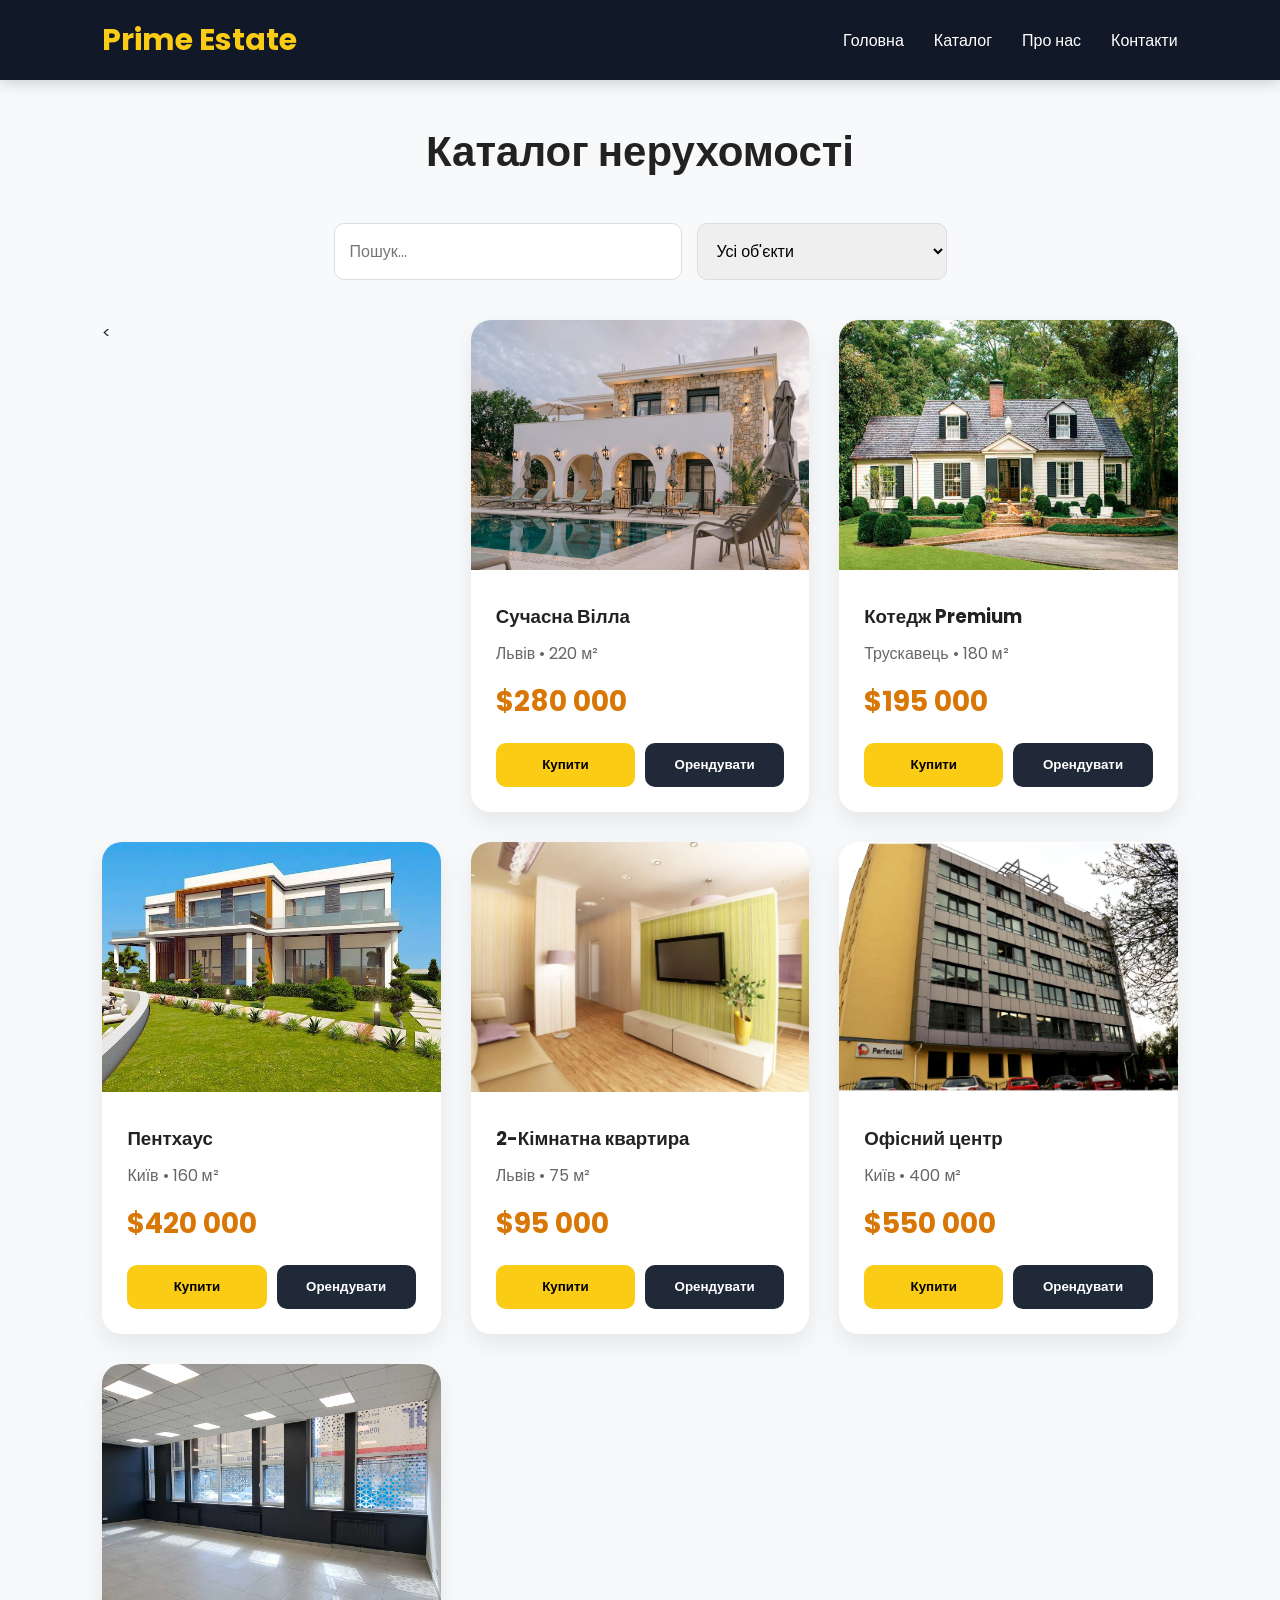
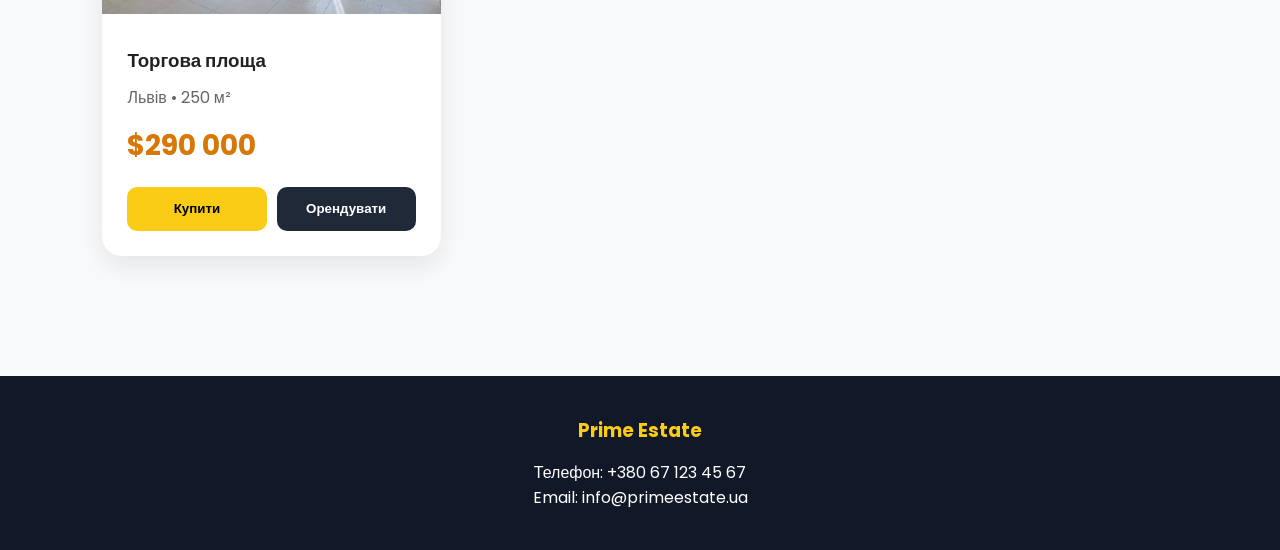
==== catalog.html @ 5d7499a0 "09.07" ====
<!DOCTYPE html>
<html lang="uk">
<head>
    <meta charset="UTF-8">
    <meta name="viewport" content="width=device-width, initial-scale=1.0">
    <title>Каталог | Prime Estate</title>

    <link rel="stylesheet" href="style.css">

    <link rel="preconnect" href="https://fonts.googleapis.com">
    <link href="https://fonts.googleapis.com/css2?family=Poppins:wght@300;400;500;600;700&display=swap" rel="stylesheet">
</head>
<body>

<header>

    <div class="logo">Prime Estate</div>

    <nav>
        <a href="index.html">Головна</a>
        <a href="catalog.html">Каталог</a>
        <a href="index.html#about">Про нас</a>
        <a href="index.html#contact">Контакти</a>
    </nav>

</header>

<section class="catalog">

    <h2>Каталог нерухомості</h2>

    <div class="filters">

        <input
            type="text"
            id="search"
            placeholder="Пошук..."
            onkeyup="searchProperties()">

        <select id="filterType" onchange="filterProperties()">
            <option value="all">Усі об'єкти</option>
            <option value="house">Будинки</option>
            <option value="apartment">Квартири</option>
            <option value="commercial">Комерційна</option>
        </select>

    </div>

    <div class="cards">

        <<div class="card house">

            <img src="./images/villa.avif">

            <div class="card-content">

                <h3>Сучасна Вілла</h3>

                <p>Львів • 220 м²</p>

                <div class="price">$280 000</div>

                <div class="card-buttons">

                    <button onclick="buyProperty('Сучасна Вілла')">
                        Купити
                    </button>

                    <button class="rent-btn"
                    onclick="rentProperty('Сучасна Вілла')">
                        Орендувати
                    </button>

                </div>

            </div>

        </div>

        <!-- Будинок -->

        <div class="card house">

            <img src="./images/cottage.jpg">

            <div class="card-content">

                <h3>Котедж Premium</h3>

                <p>Трускавець • 180 м²</p>

                <div class="price">$195 000</div>

                <div class="card-buttons">

                    <button onclick="buyProperty('Котедж Premium')">
                        Купити
                    </button>

                    <button class="rent-btn"
                    onclick="rentProperty('Котедж Premium')">
                        Орендувати
                    </button>

                </div>

            </div>

        </div>

        <!-- Квартира -->

        <div class="card apartment">

            <img src="./images/penthous.jpg">

            <div class="card-content">

                <h3>Пентхаус</h3>

                <p>Київ • 160 м²</p>

                <div class="price">$420 000</div>

                <div class="card-buttons">

                    <button onclick="buyProperty('Пентхаус')">
                        Купити
                    </button>

                    <button class="rent-btn"
                    onclick="rentProperty('Пентхаус')">
                        Орендувати
                    </button>

                </div>

            </div>

        </div>

        <!-- Квартира -->

        <div class="card apartment">

            <img src="./images/flat.jpg">

            <div class="card-content">

                <h3>2-Кімнатна квартира</h3>

                <p>Львів • 75 м²</p>

                <div class="price">$95 000</div>

                <div class="card-buttons">

                    <button onclick="buyProperty('2-Кімнатна квартира')">
                        Купити
                    </button>

                    <button class="rent-btn"
                    onclick="rentProperty('2-Кімнатна квартира')">
                        Орендувати
                    </button>

                </div>

            </div>

        </div>

        <!-- Комерційна -->

        <div class="card commercial">

            <img src="./images/office centre.jpg">

            <div class="card-content">

                <h3>Офісний центр</h3>

                <p>Київ • 400 м²</p>

                <div class="price">$550 000</div>

                <div class="card-buttons">

                    <button onclick="buyProperty('Офісний центр')">
                        Купити
                    </button>

                    <button class="rent-btn"
                    onclick="rentProperty('Офісний центр')">
                        Орендувати
                    </button>

                </div>

            </div>

        </div>

        <!-- Комерційна -->

        <div class="card commercial">

            <img src="./images/square.webp">

            <div class="card-content">

                <h3>Торгова площа</h3>

                <p>Львів • 250 м²</p>

                <div class="price">$290 000</div>

                <div class="card-buttons">

                    <button onclick="buyProperty('Торгова площа')">
                        Купити
                    </button>

                    <button class="rent-btn"
                    onclick="rentProperty('Торгова площа')">
                        Орендувати
                    </button>

                </div>

            </div>

        </div>

    </div>

    </div>

</section>

<footer>

    <h3>Prime Estate</h3>

    <p>Телефон: +380 67 123 45 67</p>

    <p>Email: info@primeestate.ua</p>

</footer>

<script src="script.js"></script>

</body>
</html>
---- style.css ----
:root{
    --dark:#111827;
    --dark-light:#1f2937;
    --yellow:#facc15;
    --yellow-hover:#eab308;
    --white:#ffffff;
    --gray:#e5e7eb;
}

*{
    margin:0;
    padding:0;
    box-sizing:border-box;
    font-family:'Poppins',sans-serif;
}

html{
    scroll-behavior:smooth;
}

body{
    background:#f8f9fb;
    color:#222;
}

/* HEADER */

header{
    position:fixed;
    top:0;
    left:0;
    width:100%;
    height:80px;

    background:var(--dark);

    display:flex;
    justify-content:space-between;
    align-items:center;

    padding:0 8%;

    z-index:1000;

    box-shadow:0 2px 15px rgba(0,0,0,.2);
}

.logo{
    color:var(--yellow);
    font-size:30px;
    font-weight:700;
}

nav{
    display:flex;
    gap:30px;
}

nav a{
    color:white;
    text-decoration:none;
    font-weight:500;
    transition:.3s;
}

nav a:hover{
    color:var(--yellow);
}

.consult-btn{
    background:var(--yellow);
    color:black;
}

.consult-btn:hover{
    background:var(--yellow-hover);
}

/* BUTTONS */

button{
    border:none;
    outline:none;
    cursor:pointer;

    padding:12px 24px;

    border-radius:10px;

    background:var(--yellow);

    font-weight:600;

    transition:.3s;
}

button:hover{
    transform:translateY(-3px);
}

.secondary-btn{
    background:white;
}

/* HERO */

.hero{

    min-height:100vh;

    background:
    linear-gradient(
    rgba(17,24,39,.8),
    rgba(17,24,39,.8)
    ),
    url("https://picsum.photos/1920/1080?house");

    background-size:cover;
    background-position:center;

    display:flex;
    justify-content:center;
    align-items:center;

    text-align:center;
}

.hero-content{
    max-width:900px;
}

.hero h1{
    color:white;
    font-size:70px;
    line-height:1.1;
}

.hero p{
    color:#ddd;
    font-size:22px;
    margin-top:25px;
}

.hero-buttons{
    margin-top:35px;
}

.hero-buttons button{
    margin:10px;
}

/* CATALOG */

.catalog{
    padding:120px 8%;
}

.catalog h2{
    text-align:center;
    margin-bottom:40px;
    font-size:42px;
}

.filters{
    display:flex;
    gap:15px;
    justify-content:center;
    margin-bottom:40px;
    flex-wrap:wrap;
}

.filters input,
.filters select{
    padding:15px;
    border:1px solid #ddd;
    border-radius:10px;
    min-width:250px;
    font-size:16px;
}

.cards{
    display:grid;
    grid-template-columns:
    repeat(auto-fit,minmax(320px,1fr));

    gap:30px;
}

.card{
    background:white;

    border-radius:20px;

    overflow:hidden;

    box-shadow:
    0 10px 25px rgba(0,0,0,.08);

    transition:.3s;
}

.card:hover{
    transform:translateY(-10px);
}

.card img{
    width:100%;
    height:250px;
    object-fit:cover;
}

.card-content{
    padding:25px;
}

.card-content h3{
    margin-bottom:10px;
}

.card-content p{
    color:#666;
    margin-bottom:15px;
}

.price{
    color:#d97706;
    font-size:28px;
    font-weight:700;
}

.card-buttons{
    display:flex;
    gap:10px;
    margin-top:20px;
}

.card-buttons button{
    flex:1;
}

.rent-btn{
    background:var(--dark-light);
    color:white;
}

.rent-btn:hover{
    background:#374151;
}

/* ABOUT */

.about{
    padding:100px 12%;

    background:white;

    text-align:center;
}

.about h2{
    margin-bottom:25px;
    font-size:40px;
}

.about p{
    font-size:18px;
    line-height:1.8;
    max-width:900px;
    margin:auto;
}

/* STATS */

.stats{
    background:var(--dark);

    color:white;

    display:flex;
    justify-content:center;
    gap:100px;

    padding:100px 20px;

    flex-wrap:wrap;
}

.stats div{
    text-align:center;
}

.stats h3{
    font-size:55px;
    color:var(--yellow);
}

.stats p{
    margin-top:10px;
}

/* CONTACT */

.contact{
    padding:100px 8%;
}

.contact h2{
    text-align:center;
    margin-bottom:40px;
    font-size:40px;
}

form{
    max-width:700px;
    margin:auto;
}

form input,
form textarea{

    width:100%;

    padding:15px;

    border:1px solid #ddd;

    border-radius:10px;

    margin-bottom:15px;

    font-size:16px;
}

form textarea{
    height:180px;
    resize:none;
}

form button{
    width:100%;
    padding:15px;
    font-size:18px;
}

/* FOOTER */

footer{
    background:var(--dark);

    color:white;

    text-align:center;

    padding:40px 20px;
}

footer h3{
    color:var(--yellow);
    margin-bottom:15px;
}

/* RESPONSIVE */

@media(max-width:900px){

    header{
        padding:0 20px;
    }

    nav{
        gap:15px;
    }

    .hero h1{
        font-size:50px;
    }

    .stats{
        gap:50px;
    }

}

@media(max-width:768px){

    header{
        flex-direction:column;
        height:auto;
        padding:15px;
    }

    nav{
        margin:15px 0;
        flex-wrap:wrap;
        justify-content:center;
    }

    .hero h1{
        font-size:40px;
    }

    .hero p{
        font-size:18px;
    }

    .card-buttons{
        flex-direction:column;
    }

    .catalog{
        padding-top:160px;
    }

}
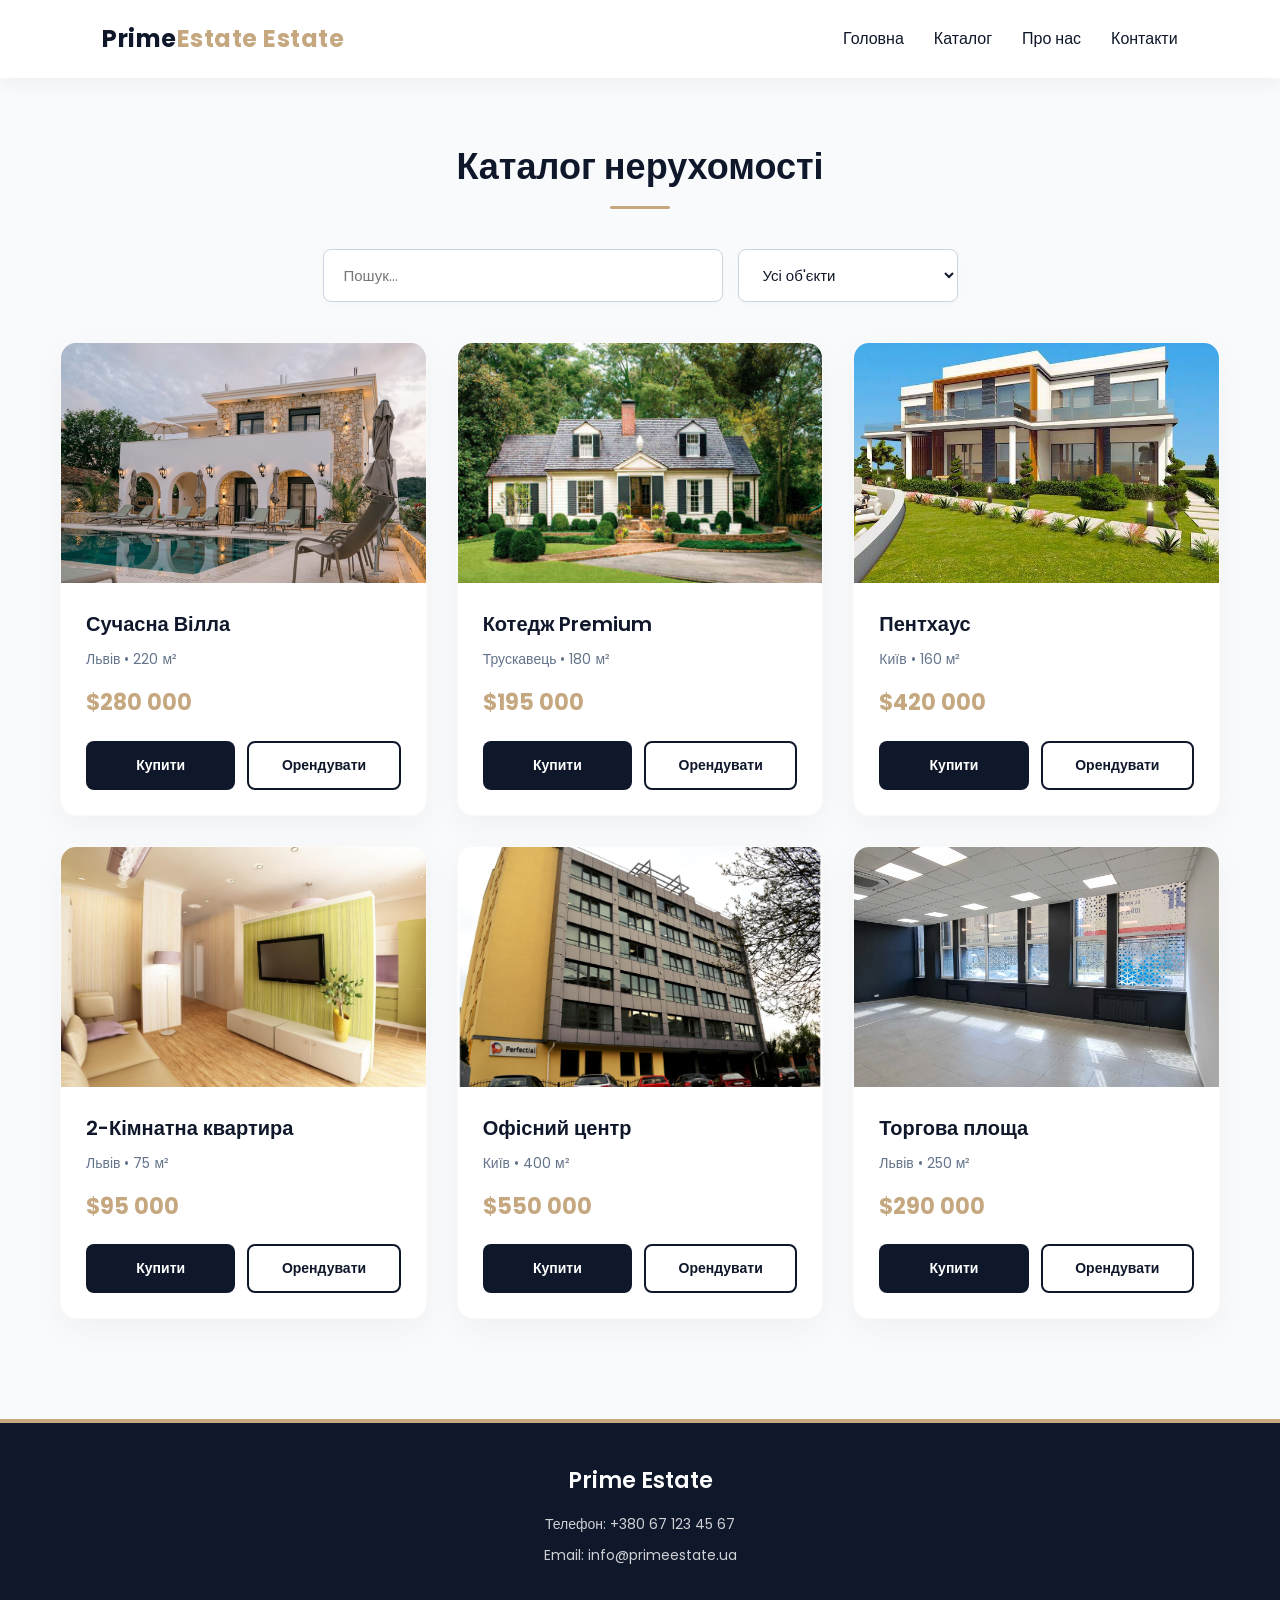
==== commit 9ed5e195: "16.07 - стилі та кнопки" ====
--- a/catalog.html
+++ b/catalog.html
@@ -14,7 +14,7 @@
 
 <header>
 
-    <div class="logo">Prime Estate</div>
+    <div class="logo">Prime<span>Estate</span></div>
 
     <nav>
         <a href="index.html">Головна</a>
@@ -48,7 +48,7 @@
 
     <div class="cards">
 
-        <<div class="card house">
+        <div class="card house">
 
             <img src="./images/villa.avif">
 
--- a/style.css
+++ b/style.css
@@ -1,414 +1,745 @@
-:root{
-    --dark:#111827;
-    --dark-light:#1f2937;
-    --yellow:#facc15;
-    --yellow-hover:#eab308;
-    --white:#ffffff;
-    --gray:#e5e7eb;
-}
-
-*{
-    margin:0;
-    padding:0;
-    box-sizing:border-box;
-    font-family:'Poppins',sans-serif;
-}
-
-html{
-    scroll-behavior:smooth;
-}
-
-body{
-    background:#f8f9fb;
-    color:#222;
-}
-
-/* HEADER */
-
-header{
-    position:fixed;
-    top:0;
-    left:0;
-    width:100%;
-    height:80px;
-
-    background:var(--dark);
-
-    display:flex;
-    justify-content:space-between;
-    align-items:center;
-
-    padding:0 8%;
-
-    z-index:1000;
-
-    box-shadow:0 2px 15px rgba(0,0,0,.2);
-}
-
-.logo{
-    color:var(--yellow);
-    font-size:30px;
-    font-weight:700;
-}
-
-nav{
-    display:flex;
-    gap:30px;
-}
-
-nav a{
-    color:white;
-    text-decoration:none;
-    font-weight:500;
-    transition:.3s;
-}
-
-nav a:hover{
-    color:var(--yellow);
-}
-
-.consult-btn{
-    background:var(--yellow);
-    color:black;
-}
-
-.consult-btn:hover{
-    background:var(--yellow-hover);
-}
-
-/* BUTTONS */
-
-button{
-    border:none;
-    outline:none;
-    cursor:pointer;
-
-    padding:12px 24px;
-
-    border-radius:10px;
-
-    background:var(--yellow);
-
-    font-weight:600;
-
-    transition:.3s;
-}
-
-button:hover{
-    transform:translateY(-3px);
-}
-
-.secondary-btn{
-    background:white;
-}
-
-/* HERO */
-
-.hero{
-
-    min-height:100vh;
-
-    background:
-    linear-gradient(
-    rgba(17,24,39,.8),
-    rgba(17,24,39,.8)
-    ),
-    url("https://picsum.photos/1920/1080?house");
-
-    background-size:cover;
-    background-position:center;
-
-    display:flex;
-    justify-content:center;
-    align-items:center;
-
-    text-align:center;
-}
-
-.hero-content{
-    max-width:900px;
-}
-
-.hero h1{
-    color:white;
-    font-size:70px;
-    line-height:1.1;
-}
-
-.hero p{
-    color:#ddd;
-    font-size:22px;
-    margin-top:25px;
-}
-
-.hero-buttons{
-    margin-top:35px;
-}
-
-.hero-buttons button{
-    margin:10px;
-}
-
-/* CATALOG */
-
-.catalog{
-    padding:120px 8%;
-}
-
-.catalog h2{
-    text-align:center;
-    margin-bottom:40px;
-    font-size:42px;
-}
-
-.filters{
-    display:flex;
-    gap:15px;
-    justify-content:center;
-    margin-bottom:40px;
-    flex-wrap:wrap;
+/* --- Глобальні налаштування --- */
+:root {
+    --primary-color: #0f172a; /* Deep Slate Blue */
+    --accent-color: #c5a880;  /* Warm Gold */
+    --text-color: #334155;    /* Dark Gray */
+    --bg-light: #f8fafc;      /* Off-White */
+    --white: #ffffff;
+    --transition: all 0.3s ease;
+}
+
+* {
+    margin: 0;
+    padding: 0;
+    box-sizing: border-box;
+}
+
+html {
+    scroll-behavior: smooth;
+}
+
+body {
+    font-family: 'Poppins', sans-serif;
+    color: var(--text-color);
+    background-color: var(--bg-light);
+    line-height: 1.6;
+}
+
+a {
+    text-decoration: none;
+    color: inherit;
+    transition: var(--transition);
+}
+
+/* --- Шапка (Header) --- */
+.header {
+    display: flex;
+    justify-content: space-between;
+    align-items: center;
+    padding: 20px 8%;
+    background-color: var(--white);
+    position: sticky;
+    top: 0;
+    z-index: 1000;
+    box-shadow: 0 4px 20px rgba(0, 0, 0, 0.05);
+}
+
+.logo {
+    font-size: 24px;
+    font-weight: 700;
+    color: var(--primary-color);
+    letter-spacing: 0.5px;
+}
+
+.logo span {
+    color: var(--accent-color);
+}
+
+.nav {
+    display: flex;
+    gap: 30px;
+}
+
+.nav a {
+    font-weight: 500;
+    color: var(--primary-color);
+    position: relative;
+    padding: 5px 0;
+}
+
+.nav a::after {
+    content: '';
+    position: absolute;
+    bottom: 0;
+    left: 0;
+    width: 0;
+    height: 2px;
+    background-color: var(--accent-color);
+    transition: var(--transition);
+}
+
+.nav a:hover::after,
+.nav a.active::after {
+    width: 100%;
+}
+
+.header-buttons {
+    display: flex;
+    gap: 15px;
+    align-items: center;
+}
+
+.consult-btn {
+    background-color: var(--primary-color);
+    color: var(--white);
+    border: none;
+    padding: 10px 22px;
+    border-radius: 50px;
+    font-weight: 500;
+    cursor: pointer;
+    transition: var(--transition);
+}
+
+.consult-btn:hover {
+    background-color: var(--accent-color);
+}
+
+.cart-btn {
+    background-color: transparent;
+    border: 2px solid var(--primary-color);
+    color: var(--primary-color);
+    padding: 8px 20px;
+    border-radius: 50px;
+    font-weight: 600;
+    cursor: pointer;
+    display: flex;
+    align-items: center;
+    gap: 8px;
+    transition: var(--transition);
+}
+
+.cart-btn:hover {
+    background-color: var(--primary-color);
+    color: var(--white);
+}
+
+#cartCount {
+    background-color: var(--accent-color);
+    color: var(--white);
+    font-size: 12px;
+    padding: 2px 8px;
+    border-radius: 20px;
+}
+
+/* --- Hero Section --- */
+.hero {
+    background: linear-gradient(rgba(15, 23, 42, 0.65), rgba(15, 23, 42, 0.65)), 
+                url('https://images.unsplash.com/photo-1600585154340-be6161a56a0c?auto=format&fit=crop&w=1600&q=80') no-repeat center center/cover;
+    height: 80vh;
+    display: flex;
+    align-items: center;
+    justify-content: center;
+    text-align: center;
+    color: var(--white);
+    padding: 0 20px;
+}
+
+.hero-content h1 {
+    font-size: 48px;
+    font-weight: 700;
+    margin-bottom: 20px;
+    letter-spacing: -1px;
+    animation: fadeInUp 0.8s ease;
+}
+
+.hero-content p {
+    font-size: 18px;
+    margin-bottom: 30px;
+    max-width: 600px;
+    margin-left: auto;
+    margin-right: auto;
+    opacity: 0.9;
+    animation: fadeInUp 1s ease;
+}
+
+.cta-btn {
+    background-color: var(--accent-color);
+    color: var(--white);
+    border: none;
+    padding: 15px 35px;
+    font-size: 16px;
+    font-weight: 600;
+    border-radius: 50px;
+    cursor: pointer;
+    box-shadow: 0 4px 15px rgba(197, 168, 128, 0.4);
+    transition: var(--transition);
+}
+
+.cta-btn:hover {
+    transform: translateY(-3px);
+    box-shadow: 0 6px 20px rgba(197, 168, 128, 0.6);
+}
+
+/* --- About & Features --- */
+.about {
+    padding: 80px 8%;
+    background-color: var(--white);
+}
+
+.container {
+    max-width: 1200px;
+    margin: 0 auto;
+}
+
+.about-text {
+    text-align: center;
+    max-width: 700px;
+    margin: 0 auto 60px;
+}
+
+.about-text h2 {
+    font-size: 36px;
+    color: var(--primary-color);
+    margin-bottom: 15px;
+}
+
+.features {
+    display: grid;
+    grid-template-columns: repeat(auto-fit, minmax(280px, 1fr));
+    gap: 30px;
+}
+
+.feature-card {
+    background-color: var(--bg-light);
+    padding: 40px 30px;
+    border-radius: 12px;
+    text-align: center;
+    transition: var(--transition);
+    border: 1px solid rgba(0,0,0,0.03);
+}
+
+.feature-card:hover {
+    transform: translateY(-10px);
+    box-shadow: 0 15px 30px rgba(0, 0, 0, 0.05);
+}
+
+.feature-card .icon {
+    font-size: 40px;
+    margin-bottom: 15px;
+}
+
+.feature-card h3 {
+    font-size: 20px;
+    color: var(--primary-color);
+    margin-bottom: 10px;
+}
+
+/* --- Stats Section --- */
+.stats {
+    background-color: var(--primary-color);
+    color: var(--white);
+    padding: 60px 8%;
+}
+
+.stats-container {
+    display: flex;
+    justify-content: space-around;
+    flex-wrap: wrap;
+    gap: 30px;
+    max-width: 1200px;
+    margin: 0 auto;
+    text-align: center;
+}
+
+.stat-item h3 {
+    font-size: 42px;
+    color: var(--accent-color);
+    font-weight: 700;
+}
+
+.stat-item p {
+    font-size: 14px;
+    opacity: 0.8;
+    text-transform: uppercase;
+    letter-spacing: 1px;
+    margin-top: 5px;
+}
+
+/* --- Contact Section --- */
+.contact {
+    padding: 80px 8%;
+    display: flex;
+    justify-content: center;
+    background-color: var(--bg-light);
+}
+
+.contact-box {
+    background-color: var(--white);
+    padding: 50px;
+    border-radius: 16px;
+    box-shadow: 0 10px 40px rgba(0,0,0,0.04);
+    max-width: 600px;
+    width: 100%;
+    text-align: center;
+}
+
+.contact-box h2 {
+    font-size: 32px;
+    color: var(--primary-color);
+    margin-bottom: 10px;
+}
+
+.contact-box p {
+    margin-bottom: 30px;
+    color: #64748b;
+}
+
+.input-group {
+    margin-bottom: 20px;
+}
+
+.input-group input,
+.input-group textarea {
+    width: 100%;
+    padding: 15px 20px;
+    border: 1px solid #cbd5e1;
+    background-color: var(--bg-light);
+    border-radius: 8px;
+    font-size: 15px;
+    font-family: inherit;
+    outline: none;
+    transition: var(--transition);
+}
+
+.input-group input:focus,
+.input-group textarea:focus {
+    border-color: var(--accent-color);
+    background-color: var(--white);
+    box-shadow: 0 0 0 3px rgba(197, 168, 128, 0.15);
+}
+
+.input-group textarea {
+    height: 120px;
+    resize: none;
+}
+
+.submit-btn {
+    width: 100%;
+    background-color: var(--primary-color);
+    color: var(--white);
+    border: none;
+    padding: 15px;
+    font-size: 16px;
+    font-weight: 600;
+    border-radius: 8px;
+    cursor: pointer;
+    transition: var(--transition);
+}
+
+.submit-btn:hover {
+    background-color: var(--accent-color);
+}
+
+/* --- Footer --- */
+.footer {
+    background-color: var(--primary-color);
+    color: var(--white);
+    padding: 60px 8% 20px;
+}
+
+.footer-container {
+    display: flex;
+    justify-content: space-between;
+    flex-wrap: wrap;
+    gap: 40px;
+    max-width: 1200px;
+    margin: 0 auto 40px;
+}
+
+.footer-brand h3 {
+    font-size: 26px;
+    margin-bottom: 10px;
+}
+
+.footer-brand h3 span {
+    color: var(--accent-color);
+}
+
+.footer-brand p {
+    opacity: 0.7;
+    max-width: 300px;
+}
+
+.footer-contacts a {
+    opacity: 0.8;
+}
+
+.footer-contacts a:hover {
+    color: var(--accent-color);
+    opacity: 1;
+}
+
+.socials {
+    display: flex;
+    gap: 20px;
+    align-items: center;
+}
+
+.socials a {
+    background-color: rgba(255, 255, 255, 0.05);
+    padding: 10px 18px;
+    border-radius: 50px;
+    font-size: 14px;
+}
+
+.socials a:hover {
+    background-color: var(--accent-color);
+    color: var(--white);
+}
+
+.footer-bottom {
+    border-top: 1px solid rgba(255,255,255,0.1);
+    padding-top: 20px;
+    text-align: center;
+    font-size: 14px;
+    opacity: 0.6;
+}
+
+/* --- Animations & Adaptive --- */
+@keyframes fadeInUp {
+    from {
+        opacity: 0;
+        transform: translateY(20px);
+    }
+    to {
+        opacity: 1;
+        transform: translateY(0);
+    }
+}
+
+@media (max-width: 768px) {
+    .header {
+        flex-direction: column;
+        gap: 15px;
+        padding: 20px;
+    }
+    .nav {
+        gap: 20px;
+    }
+    .hero-content h1 {
+        font-size: 32px;
+    }
+    .contact-box {
+        padding: 30px 20px;
+    }
+}
+/* --- ГЛОБАЛЬНІ НАЛАШТУВАННЯ (Спільні для всього сайту) --- */
+:root {
+    --primary-color: #0f172a; /* Deep Slate Blue */
+    --accent-color: #c5a880;  /* Warm Gold */
+    --text-color: #334155;    /* Dark Gray */
+    --bg-light: #f8fafc;      /* Off-White */
+    --white: #ffffff;
+    --transition: all 0.3s cubic-bezier(0.4, 0, 0.2, 1);
+}
+
+* {
+    margin: 0;
+    padding: 0;
+    box-sizing: border-box;
+}
+
+body {
+    font-family: 'Poppins', sans-serif;
+    color: var(--text-color);
+    background-color: var(--bg-light);
+    line-height: 1.6;
+}
+
+a {
+    text-decoration: none;
+    color: inherit;
+    transition: var(--transition);
+}
+
+/* --- ШАПКА (Header) --- */
+header {
+    display: flex;
+    justify-content: space-between;
+    align-items: center;
+    padding: 20px 8%;
+    background-color: var(--white);
+    position: sticky;
+    top: 0;
+    z-index: 1000;
+    box-shadow: 0 4px 20px rgba(0, 0, 0, 0.05);
+}
+
+.logo {
+    font-size: 24px;
+    font-weight: 700;
+    color: var(--primary-color);
+    letter-spacing: 0.5px;
+}
+
+.logo::after {
+    content: ' Estate';
+    color: var(--accent-color);
+}
+
+/* Видаляємо дублювання слова "Estate", якщо воно вже є в HTML */
+.logo {
+    font-size: 24px;
+    font-weight: 700;
+    color: var(--primary-color);
+}
+
+nav {
+    display: flex;
+    gap: 30px;
+}
+
+nav a {
+    font-weight: 500;
+    color: var(--primary-color);
+    position: relative;
+    padding: 5px 0;
+}
+
+nav a::after {
+    content: '';
+    position: absolute;
+    bottom: 0;
+    left: 0;
+    width: 0;
+    height: 2px;
+    background-color: var(--accent-color);
+    transition: var(--transition);
+}
+
+nav a:hover::after {
+    width: 100%;
+}
+
+/* --- СЕКЦІЯ КАТАЛОГУ --- */
+.catalog {
+    max-width: 1200px;
+    margin: 0 auto;
+    padding: 60px 20px 100px;
+}
+
+.catalog h2 {
+    font-size: 36px;
+    color: var(--primary-color);
+    text-align: center;
+    margin-bottom: 40px;
+    position: relative;
+}
+
+.catalog h2::after {
+    content: '';
+    display: block;
+    width: 60px;
+    height: 3px;
+    background-color: var(--accent-color);
+    margin: 10px auto 0;
+    border-radius: 2px;
+}
+
+/* --- ФІЛЬТРИ ТА ПОШУК --- */
+.filters {
+    display: flex;
+    gap: 15px;
+    margin-bottom: 40px;
+    justify-content: center;
+    flex-wrap: wrap;
 }
 
 .filters input,
-.filters select{
-    padding:15px;
-    border:1px solid #ddd;
-    border-radius:10px;
-    min-width:250px;
-    font-size:16px;
-}
-
-.cards{
-    display:grid;
-    grid-template-columns:
-    repeat(auto-fit,minmax(320px,1fr));
-
-    gap:30px;
-}
-
-.card{
-    background:white;
-
-    border-radius:20px;
-
-    overflow:hidden;
-
-    box-shadow:
-    0 10px 25px rgba(0,0,0,.08);
-
-    transition:.3s;
-}
-
-.card:hover{
-    transform:translateY(-10px);
-}
-
-.card img{
-    width:100%;
-    height:250px;
-    object-fit:cover;
-}
-
-.card-content{
-    padding:25px;
-}
-
-.card-content h3{
-    margin-bottom:10px;
-}
-
-.card-content p{
-    color:#666;
-    margin-bottom:15px;
-}
-
-.price{
-    color:#d97706;
-    font-size:28px;
-    font-weight:700;
-}
-
-.card-buttons{
-    display:flex;
-    gap:10px;
-    margin-top:20px;
-}
-
-.card-buttons button{
-    flex:1;
-}
-
-.rent-btn{
-    background:var(--dark-light);
-    color:white;
-}
-
-.rent-btn:hover{
-    background:#374151;
-}
-
-/* ABOUT */
-
-.about{
-    padding:100px 12%;
-
-    background:white;
-
-    text-align:center;
-}
-
-.about h2{
-    margin-bottom:25px;
-    font-size:40px;
-}
-
-.about p{
-    font-size:18px;
-    line-height:1.8;
-    max-width:900px;
-    margin:auto;
-}
-
-/* STATS */
-
-.stats{
-    background:var(--dark);
-
-    color:white;
-
-    display:flex;
-    justify-content:center;
-    gap:100px;
-
-    padding:100px 20px;
-
-    flex-wrap:wrap;
-}
-
-.stats div{
-    text-align:center;
-}
-
-.stats h3{
-    font-size:55px;
-    color:var(--yellow);
-}
-
-.stats p{
-    margin-top:10px;
-}
-
-/* CONTACT */
-
-.contact{
-    padding:100px 8%;
-}
-
-.contact h2{
-    text-align:center;
-    margin-bottom:40px;
-    font-size:40px;
-}
-
-form{
-    max-width:700px;
-    margin:auto;
-}
-
-form input,
-form textarea{
-
-    width:100%;
-
-    padding:15px;
-
-    border:1px solid #ddd;
-
-    border-radius:10px;
-
-    margin-bottom:15px;
-
-    font-size:16px;
-}
-
-form textarea{
-    height:180px;
-    resize:none;
-}
-
-form button{
-    width:100%;
-    padding:15px;
-    font-size:18px;
-}
-
-/* FOOTER */
-
-footer{
-    background:var(--dark);
-
-    color:white;
-
-    text-align:center;
-
-    padding:40px 20px;
-}
-
-footer h3{
-    color:var(--yellow);
-    margin-bottom:15px;
-}
-
-/* RESPONSIVE */
-
-@media(max-width:900px){
-
-    header{
-        padding:0 20px;
-    }
-
-    nav{
-        gap:15px;
-    }
-
-    .hero h1{
-        font-size:50px;
-    }
-
-    .stats{
-        gap:50px;
-    }
-
-}
-
-@media(max-width:768px){
-
-    header{
-        flex-direction:column;
-        height:auto;
-        padding:15px;
-    }
-
-    nav{
-        margin:15px 0;
-        flex-wrap:wrap;
-        justify-content:center;
-    }
-
-    .hero h1{
-        font-size:40px;
-    }
-
-    .hero p{
-        font-size:18px;
-    }
-
-    .card-buttons{
-        flex-direction:column;
-    }
-
-    .catalog{
-        padding-top:160px;
-    }
-
+.filters select {
+    padding: 14px 20px;
+    font-family: inherit;
+    font-size: 15px;
+    border: 1px solid #cbd5e1;
+    background-color: var(--white);
+    border-radius: 8px;
+    outline: none;
+    transition: var(--transition);
+    color: var(--primary-color);
+}
+
+.filters input {
+    width: 100%;
+    max-width: 400px;
+    box-shadow: 0 2px 10px rgba(0, 0, 0, 0.02);
+}
+
+.filters select {
+    width: 100%;
+    max-width: 220px;
+    cursor: pointer;
+    box-shadow: 0 2px 10px rgba(0, 0, 0, 0.02);
+}
+
+.filters input:focus,
+.filters select:focus {
+    border-color: var(--accent-color);
+    box-shadow: 0 0 0 3px rgba(197, 168, 128, 0.2);
+}
+
+/* --- СІТКА КАРТОК --- */
+.cards {
+    display: grid;
+    grid-template-columns: repeat(auto-fill, minmax(350px, 1fr));
+    gap: 30px;
+}
+
+/* --- СТИЛЬ КАРТКИ (Card) --- */
+.card {
+    background-color: var(--white);
+    border-radius: 16px;
+    overflow: hidden;
+    box-shadow: 0 10px 30px rgba(15, 23, 42, 0.04);
+    transition: var(--transition);
+    border: 1px solid rgba(0, 0, 0, 0.02);
+    display: flex;
+    flex-direction: column;
+}
+
+.card:hover {
+    transform: translateY(-8px);
+    box-shadow: 0 20px 40px rgba(15, 23, 42, 0.1);
+}
+
+/* Зображення в картці */
+.card img {
+    width: 100%;
+    height: 240px;
+    object-fit: cover;
+    transition: transform 0.5s ease;
+}
+
+.card:hover img {
+    transform: scale(1.05);
+}
+
+/* Контент картки */
+.card-content {
+    padding: 25px;
+    display: flex;
+    flex-direction: column;
+    flex-grow: 1;
+}
+
+.card-content h3 {
+    font-size: 20px;
+    color: var(--primary-color);
+    margin-bottom: 8px;
+    font-weight: 600;
+}
+
+.card-content p {
+    font-size: 14px;
+    color: #64748b;
+    margin-bottom: 15px;
+}
+
+.card-content .price {
+    font-size: 22px;
+    font-weight: 700;
+    color: var(--accent-color);
+    margin-bottom: 20px;
+}
+
+/* Кнопки всередині картки */
+.card-buttons {
+    display: flex;
+    gap: 12px;
+    margin-top: auto; /* Притискає кнопки до низу картки */
+}
+
+.card-buttons button {
+    flex: 1;
+    padding: 12px;
+    font-family: inherit;
+    font-size: 14px;
+    font-weight: 600;
+    border: none;
+    border-radius: 8px;
+    cursor: pointer;
+    transition: var(--transition);
+}
+
+/* Кнопка "Купити" */
+.card-buttons button:not(.rent-btn) {
+    background-color: var(--primary-color);
+    color: var(--white);
+}
+
+.card-buttons button:not(.rent-btn):hover {
+    background-color: var(--accent-color);
+}
+
+/* Кнопка "Орендувати" */
+.card-buttons .rent-btn {
+    background-color: transparent;
+    border: 2px solid var(--primary-color);
+    color: var(--primary-color);
+}
+
+.card-buttons .rent-btn:hover {
+    background-color: var(--primary-color);
+    color: var(--white);
+}
+
+/* --- ПІДВАЛ (Footer) --- */
+footer {
+    background-color: var(--primary-color);
+    color: var(--white);
+    padding: 40px 8%;
+    text-align: center;
+    border-top: 4px solid var(--accent-color);
+}
+
+footer h3 {
+    font-size: 22px;
+    margin-bottom: 15px;
+    font-weight: 600;
+}
+
+footer p {
+    font-size: 14px;
+    opacity: 0.8;
+    margin-bottom: 8px;
+}
+
+/* --- АДАПТИВНІСТЬ --- */
+@media (max-width: 768px) {
+    header {
+        flex-direction: column;
+        gap: 15px;
+        padding: 20px;
+    }
+
+    nav {
+        gap: 20px;
+    }
+
+    .catalog {
+        padding: 40px 15px;
+    }
+
+    .cards {
+        grid-template-columns: 1fr; /* На смартфонах картки стають в один ряд */
+    }
+
+    .filters {
+        flex-direction: column;
+        align-items: stretch;
+    }
+
+    .filters input,
+    .filters select {
+        max-width: 100%;
+    }
 }
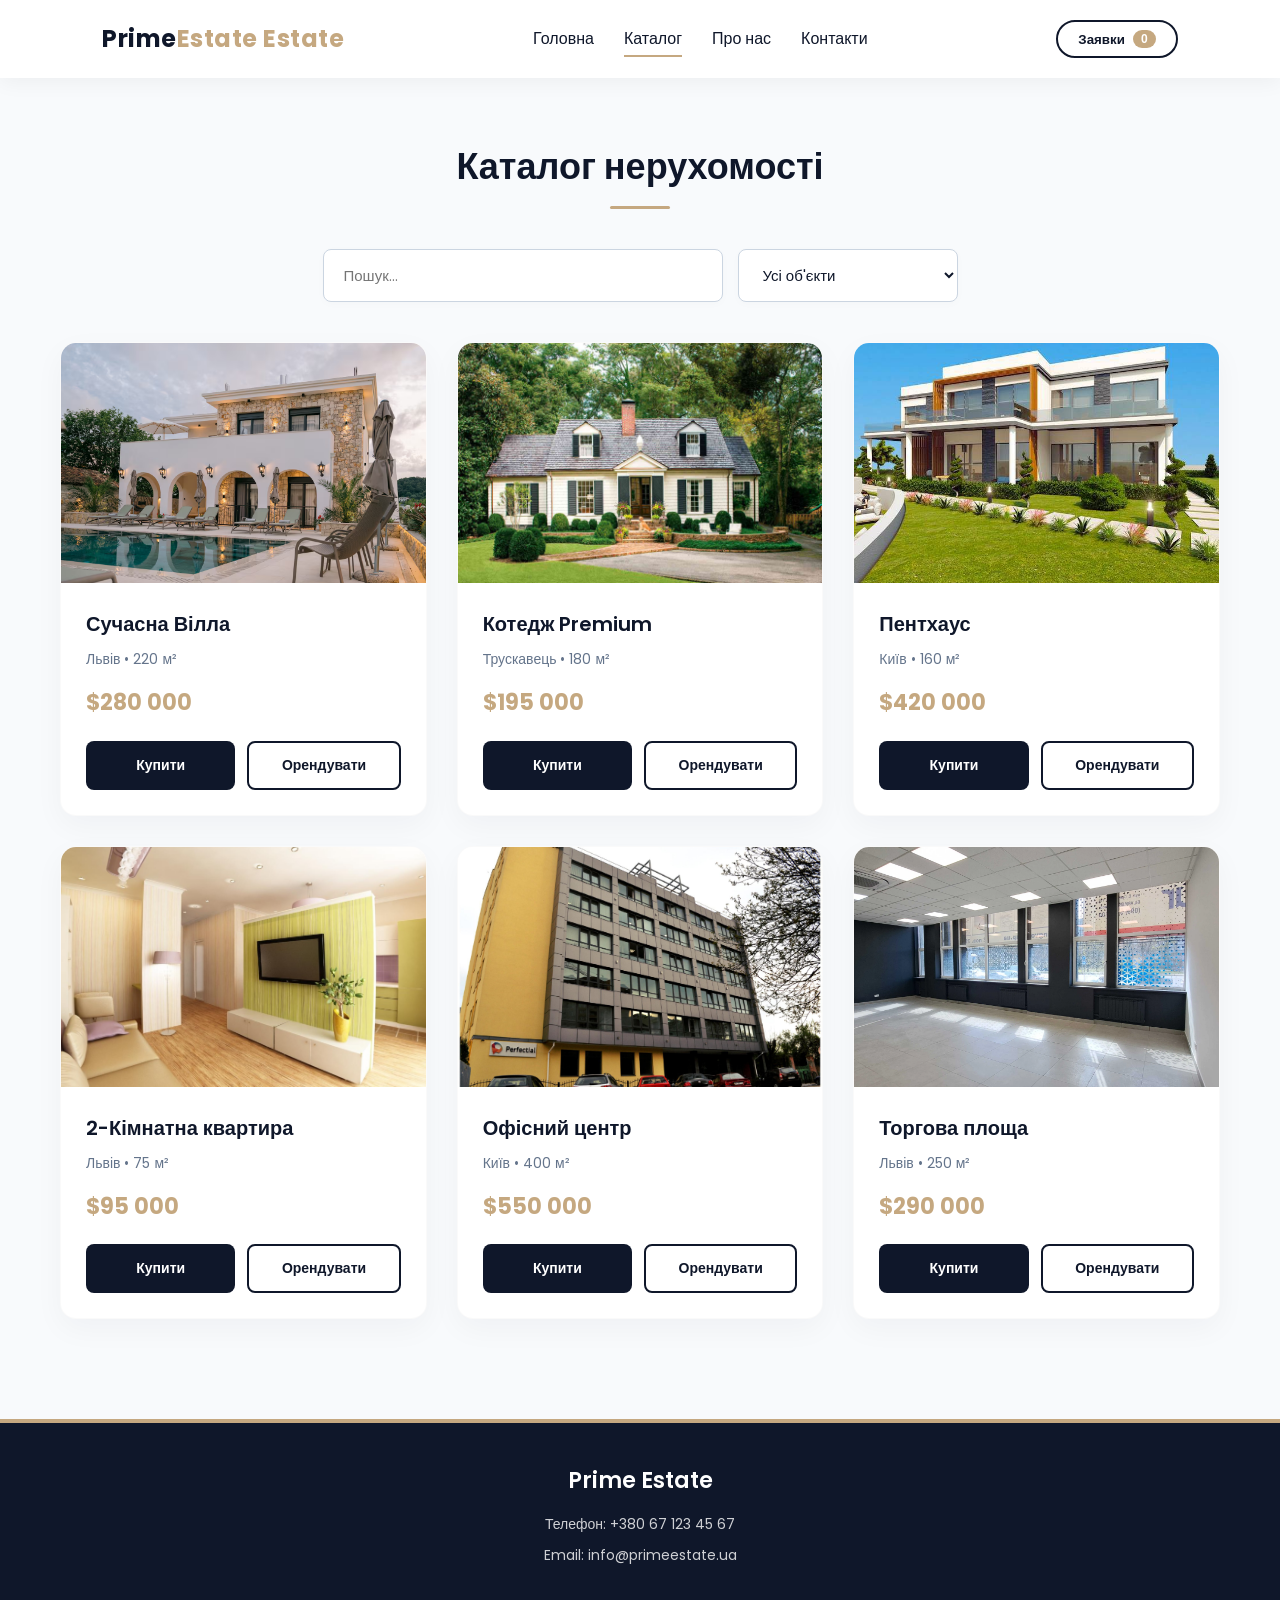
==== commit cb9a993a: "test catalog" ====
--- a/catalog.html
+++ b/catalog.html
@@ -1,5 +1,6 @@
 <!DOCTYPE html>
 <html lang="uk">
+
 <head>
     <meta charset="UTF-8">
     <meta name="viewport" content="width=device-width, initial-scale=1.0">
@@ -8,247 +9,245 @@
     <link rel="stylesheet" href="style.css">
 
     <link rel="preconnect" href="https://fonts.googleapis.com">
-    <link href="https://fonts.googleapis.com/css2?family=Poppins:wght@300;400;500;600;700&display=swap" rel="stylesheet">
+    <link href="https://fonts.googleapis.com/css2?family=Poppins:wght@300;400;500;600;700&display=swap"
+        rel="stylesheet">
 </head>
+
 <body>
 
-<header>
-
-    <div class="logo">Prime<span>Estate</span></div>
-
-    <nav>
-        <a href="index.html">Головна</a>
-        <a href="catalog.html">Каталог</a>
-        <a href="index.html#about">Про нас</a>
-        <a href="index.html#contact">Контакти</a>
-    </nav>
-
-</header>
-
-<section class="catalog">
-
-    <h2>Каталог нерухомості</h2>
-
-    <div class="filters">
-
-        <input
-            type="text"
-            id="search"
-            placeholder="Пошук..."
-            onkeyup="searchProperties()">
-
-        <select id="filterType" onchange="filterProperties()">
-            <option value="all">Усі об'єкти</option>
-            <option value="house">Будинки</option>
-            <option value="apartment">Квартири</option>
-            <option value="commercial">Комерційна</option>
-        </select>
-
-    </div>
-
-    <div class="cards">
-
-        <div class="card house">
-
-            <img src="./images/villa.avif">
-
-            <div class="card-content">
-
-                <h3>Сучасна Вілла</h3>
-
-                <p>Львів • 220 м²</p>
-
-                <div class="price">$280 000</div>
-
-                <div class="card-buttons">
-
-                    <button onclick="buyProperty('Сучасна Вілла')">
-                        Купити
-                    </button>
-
-                    <button class="rent-btn"
-                    onclick="rentProperty('Сучасна Вілла')">
-                        Орендувати
-                    </button>
-
-                </div>
-
-            </div>
-
-        </div>
-
-        <!-- Будинок -->
-
-        <div class="card house">
-
-            <img src="./images/cottage.jpg">
-
-            <div class="card-content">
-
-                <h3>Котедж Premium</h3>
-
-                <p>Трускавець • 180 м²</p>
-
-                <div class="price">$195 000</div>
-
-                <div class="card-buttons">
-
-                    <button onclick="buyProperty('Котедж Premium')">
-                        Купити
-                    </button>
-
-                    <button class="rent-btn"
-                    onclick="rentProperty('Котедж Premium')">
-                        Орендувати
-                    </button>
-
-                </div>
-
-            </div>
-
-        </div>
-
-        <!-- Квартира -->
-
-        <div class="card apartment">
-
-            <img src="./images/penthous.jpg">
-
-            <div class="card-content">
-
-                <h3>Пентхаус</h3>
-
-                <p>Київ • 160 м²</p>
-
-                <div class="price">$420 000</div>
-
-                <div class="card-buttons">
-
-                    <button onclick="buyProperty('Пентхаус')">
-                        Купити
-                    </button>
-
-                    <button class="rent-btn"
-                    onclick="rentProperty('Пентхаус')">
-                        Орендувати
-                    </button>
-
-                </div>
-
-            </div>
-
-        </div>
-
-        <!-- Квартира -->
-
-        <div class="card apartment">
-
-            <img src="./images/flat.jpg">
-
-            <div class="card-content">
-
-                <h3>2-Кімнатна квартира</h3>
-
-                <p>Львів • 75 м²</p>
-
-                <div class="price">$95 000</div>
-
-                <div class="card-buttons">
-
-                    <button onclick="buyProperty('2-Кімнатна квартира')">
-                        Купити
-                    </button>
-
-                    <button class="rent-btn"
-                    onclick="rentProperty('2-Кімнатна квартира')">
-                        Орендувати
-                    </button>
-
-                </div>
-
-            </div>
-
-        </div>
-
-        <!-- Комерційна -->
-
-        <div class="card commercial">
-
-            <img src="./images/office centre.jpg">
-
-            <div class="card-content">
-
-                <h3>Офісний центр</h3>
-
-                <p>Київ • 400 м²</p>
-
-                <div class="price">$550 000</div>
-
-                <div class="card-buttons">
-
-                    <button onclick="buyProperty('Офісний центр')">
-                        Купити
-                    </button>
-
-                    <button class="rent-btn"
-                    onclick="rentProperty('Офісний центр')">
-                        Орендувати
-                    </button>
-
-                </div>
-
-            </div>
-
-        </div>
-
-        <!-- Комерційна -->
-
-        <div class="card commercial">
-
-            <img src="./images/square.webp">
-
-            <div class="card-content">
-
-                <h3>Торгова площа</h3>
-
-                <p>Львів • 250 м²</p>
-
-                <div class="price">$290 000</div>
-
-                <div class="card-buttons">
-
-                    <button onclick="buyProperty('Торгова площа')">
-                        Купити
-                    </button>
-
-                    <button class="rent-btn"
-                    onclick="rentProperty('Торгова площа')">
-                        Орендувати
-                    </button>
-
-                </div>
-
-            </div>
-
-        </div>
-
-    </div>
-
-    </div>
-
-</section>
-
-<footer>
-
-    <h3>Prime Estate</h3>
-
-    <p>Телефон: +380 67 123 45 67</p>
-
-    <p>Email: info@primeestate.ua</p>
-
-</footer>
-
-<script src="script.js"></script>
+    <header class="header">
+        <div class="logo">Prime<span>Estate</span></div>
+
+        <nav class="nav">
+            <a href="index.html">Головна</a>
+            <a href="catalog.html" class="active">Каталог</a>
+            <a href="index.html#about">Про нас</a>
+            <a href="index.html#contact">Контакти</a>
+        </nav>
+
+        <div class="header-buttons">
+            <button class="cart-btn" onclick="showCart()">
+                Заявки <span id="cartCount">0</span>
+            </button>
+        </div>
+    </header>
+
+
+    <section class="catalog">
+
+        <h2>Каталог нерухомості</h2>
+
+        <div class="filters">
+
+            <input type="text" id="search" placeholder="Пошук..." onkeyup="searchProperties()">
+
+            <select id="filterType" onchange="filterProperties()">
+                <option value="all">Усі об'єкти</option>
+                <option value="house">Будинки</option>
+                <option value="apartment">Квартири</option>
+                <option value="commercial">Комерційна</option>
+            </select>
+
+        </div>
+
+        <div class="cards">
+
+            <div class="card house">
+
+                <img src="./images/villa.avif">
+
+                <div class="card-content">
+
+                    <h3>Сучасна Вілла</h3>
+
+                    <p>Львів • 220 м²</p>
+
+                    <div class="price">$280 000</div>
+
+                    <div class="card-buttons">
+
+                        <button onclick="buyProperty('Сучасна Вілла')">
+                            Купити
+                        </button>
+
+                        <button class="rent-btn" onclick="rentProperty('Сучасна Вілла')">
+                            Орендувати
+                        </button>
+
+                    </div>
+
+                </div>
+
+            </div>
+
+            <!-- Будинок -->
+
+            <div class="card house">
+
+                <img src="./images/cottage.jpg">
+
+                <div class="card-content">
+
+                    <h3>Котедж Premium</h3>
+
+                    <p>Трускавець • 180 м²</p>
+
+                    <div class="price">$195 000</div>
+
+                    <div class="card-buttons">
+
+                        <button onclick="buyProperty('Котедж Premium')">
+                            Купити
+                        </button>
+
+                        <button class="rent-btn" onclick="rentProperty('Котедж Premium')">
+                            Орендувати
+                        </button>
+
+                    </div>
+
+                </div>
+
+            </div>
+
+            <!-- Квартира -->
+
+            <div class="card apartment">
+
+                <img src="./images/penthous.jpg">
+
+                <div class="card-content">
+
+                    <h3>Пентхаус</h3>
+
+                    <p>Київ • 160 м²</p>
+
+                    <div class="price">$420 000</div>
+
+                    <div class="card-buttons">
+
+                        <button onclick="buyProperty('Пентхаус')">
+                            Купити
+                        </button>
+
+                        <button class="rent-btn" onclick="rentProperty('Пентхаус')">
+                            Орендувати
+                        </button>
+
+                    </div>
+
+                </div>
+
+            </div>
+
+            <!-- Квартира -->
+
+            <div class="card apartment">
+
+                <img src="./images/flat.jpg">
+
+                <div class="card-content">
+
+                    <h3>2-Кімнатна квартира</h3>
+
+                    <p>Львів • 75 м²</p>
+
+                    <div class="price">$95 000</div>
+
+                    <div class="card-buttons">
+
+                        <button onclick="buyProperty('2-Кімнатна квартира')">
+                            Купити
+                        </button>
+
+                        <button class="rent-btn" onclick="rentProperty('2-Кімнатна квартира')">
+                            Орендувати
+                        </button>
+
+                    </div>
+
+                </div>
+
+            </div>
+
+            <!-- Комерційна -->
+
+            <div class="card commercial">
+
+                <img src="./images/office centre.jpg">
+
+                <div class="card-content">
+
+                    <h3>Офісний центр</h3>
+
+                    <p>Київ • 400 м²</p>
+
+                    <div class="price">$550 000</div>
+
+                    <div class="card-buttons">
+
+                        <button onclick="buyProperty('Офісний центр')">
+                            Купити
+                        </button>
+
+                        <button class="rent-btn" onclick="rentProperty('Офісний центр')">
+                            Орендувати
+                        </button>
+
+                    </div>
+
+                </div>
+
+            </div>
+
+            <!-- Комерційна -->
+
+            <div class="card commercial">
+
+                <img src="./images/square.webp">
+
+                <div class="card-content">
+
+                    <h3>Торгова площа</h3>
+
+                    <p>Львів • 250 м²</p>
+
+                    <div class="price">$290 000</div>
+
+                    <div class="card-buttons">
+
+                        <button onclick="buyProperty('Торгова площа')">
+                            Купити
+                        </button>
+
+                        <button class="rent-btn" onclick="rentProperty('Торгова площа')">
+                            Орендувати
+                        </button>
+
+                    </div>
+
+                </div>
+
+            </div>
+
+        </div>
+
+        </div>
+
+    </section>
+
+    <footer>
+
+        <h3>Prime Estate</h3>
+
+        <p>Телефон: +380 67 123 45 67</p>
+
+        <p>Email: info@primeestate.ua</p>
+
+    </footer>
+
+    <script src="script.js"></script>
 
 </body>
+
 </html>
